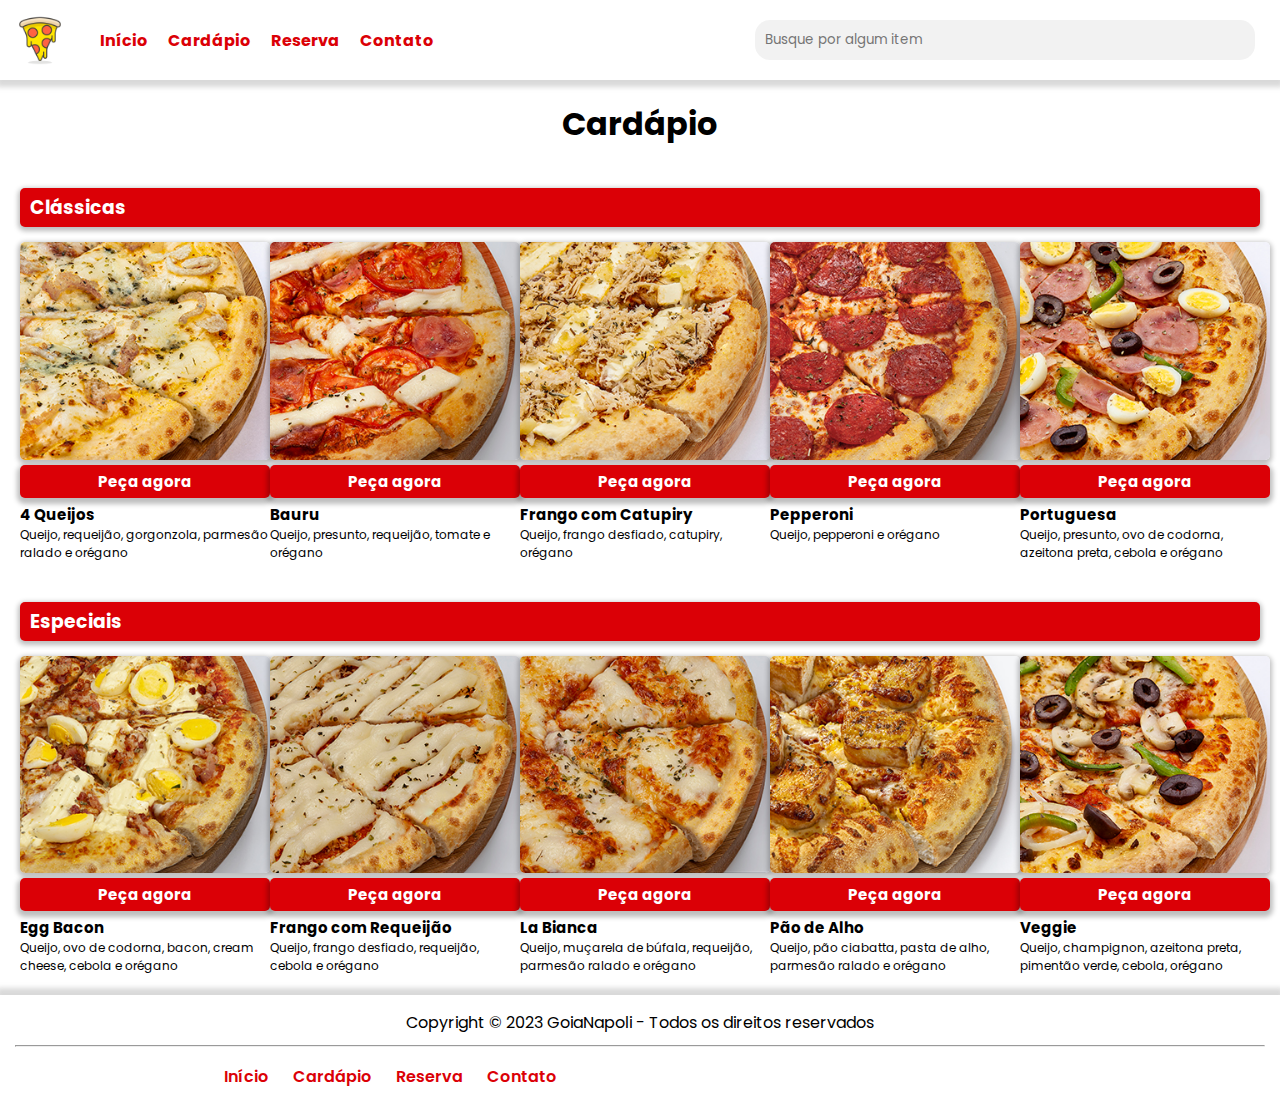
==== cardapio.html @ 4b130fc7 "Adição das telas "Reserva" e "Contato"" ====
<!DOCTYPE html>
<html lang="pt-br">
<head>
    <meta charset="UTF-8">
    <meta name="viewport" content="width=device-width, initial-scale=1.0">
    <link rel="icon" href="img/pizzaria/icon.ico">
    <link rel="stylesheet" href="https://cdnjs.cloudflare.com/ajax/libs/font-awesome/6.4.2/css/all.min.css" integrity="sha512-z3gLpd7yknf1YoNbCzqRKc4qyor8gaKU1qmn+CShxbuBusANI9QpRohGBreCFkKxLhei6S9CQXFEbbKuqLg0DA==" crossorigin="anonymous" referrerpolicy="no-referrer"/>
    <link rel="stylesheet" href="assets/css/cardapio.css">
    <title>Cardápio - GoiaNapoli</title>
</head>
<body>
    <!-- CABEÇALHO -->
    <header>
        <div class="menu">
            <img src="img/pizzaria/icon.png" alt="" id="logo" width="50">
            <a href="index.html">Início</a>
            <a href="">Cardápio</a>
            <a href="reserva.html">Reserva</a>
            <a href="contato.html">Contato</a>
        </div>
        <div class="busca">
            <input id="busca_input" type="search" placeholder="Busque por algum item">
            <i id="busca_icon" class="fa-solid fa-magnifying-glass"></i>
        </div>
    </header>
    
    <!-- CONTEÚDO -->
    <main>
        <h1>Cardápio</h1>
        <div class="cardapio">
            <h3>Clássicas</h3>
            <div class="alimento">
                <div class="sabor">
                    <img src="img/pizzas/4queijos.png" alt="" width="250">
                    <button>Peça agora</button>
                    <div class="descricao-sabor">
                        <h4>4 Queijos</h4>
                        <p>Queijo, requeijão, gorgonzola, parmesão <br> ralado e orégano</p>
                    </div>
                </div>
                <div class="sabor">
                    <img src="img/pizzas/bauru.png" alt="" width="250">
                    <button>Peça agora</button>
                    <div class="descricao-sabor">
                        <h4>Bauru</h4>
                        <p>Queijo, presunto, requeijão, tomate e <br> orégano</p></p>
                    </div>
                </div>
                <div class="sabor">
                    <img src="img/pizzas/frango_catupiry.png" alt="" width="250">
                    <button>Peça agora</button>
                    <div class="descricao-sabor">
                        <h4>Frango com Catupiry</h4>
                        <p>Queijo, frango desfiado, catupiry, orégano</p>
                    </div>
                </div>
                <div class="sabor">
                    <img src="img/pizzas/pepperoni.png" alt="" width="250">
                    <button>Peça agora</button>
                    <div class="descricao-sabor">
                        <h4>Pepperoni</h4>
                        <p>Queijo, pepperoni e orégano</p>
                    </div>
                </div>
                <div class="sabor">
                    <img src="img/pizzas/portuguesa.png" alt="" width="250">
                    <button>Peça agora</button>
                    <div class="descricao-sabor">
                        <h4>Portuguesa</h4>
                        <p>Queijo, presunto, ovo de codorna, <br> azeitona preta, cebola e orégano</p>
                    </div>
                </div>
            </div>
        </div>

        <div class="cardapio">
            <h3>Especiais</h3>
            <div class="alimento">
                <div class="sabor">
                    <img src="img/pizzas/egg_bacon.png" alt="" width="250">
                    <button>Peça agora</button>
                    <div class="descricao-sabor">
                        <h4>Egg Bacon</h4>
                        <p>Queijo, ovo de codorna, bacon, cream <br> cheese, cebola e orégano</p>
                    </div>
                </div>
                <div class="sabor">
                    <img src="img/pizzas/frango_requeijao.png" alt="" width="250">
                    <button>Peça agora</button>
                    <div class="descricao-sabor">
                        <h4>Frango com Requeijão</h4>
                        <p>Queijo, frango desfiado, requeijão, <br> cebola e orégano</p>
                    </div>
                </div>
                <div class="sabor">
                    <img src="img/pizzas/la_bianca.png" alt="" width="250">
                    <button>Peça agora</button>
                    <div class="descricao-sabor">
                        <h4>La Bianca</h4>
                        <p>Queijo, muçarela de búfala, requeijão, <br> parmesão ralado e orégano</p>
                    </div>
                </div>
                <div class="sabor">
                    <img src="img/pizzas/pao_alho.png" alt="" width="250">
                    <button>Peça agora</button>
                    <div class="descricao-sabor">
                        <h4>Pão de Alho</h4>
                        <p>Queijo, pão ciabatta, pasta de alho, <br> parmesão ralado e orégano</p>
                    </div>
                </div>
                <div class="sabor">
                    <img src="img/pizzas/veggie.png" alt="" width="250">
                    <button>Peça agora</button>
                    <div class="descricao-sabor">
                        <h4>Veggie</h4>
                        <p>Queijo, champignon, azeitona preta, <br> pimentão verde, cebola, orégano</p>
                    </div>
                </div>
            </div>
        </div>
    </main>
    
    <!-- RODA PÉ -->
    <footer>
        <p>Copyright © 2023 GoiaNapoli - Todos os direitos reservados</p>
        <hr>
        <div class="rodape-menu">
            <div class="rodape-menu-site">
                <a href="index.html">Início</a>
                <a href="">Cardápio</a>
                <a href="reserva.html">Reserva</a>
                <a href="contato.html">Contato</a>
            </div>
            <div class="rodape-menu-social">
                <a href="https://instagram.com" target="_blank"><i class="fa-brands fa-square-instagram"></i></a>
                <a href="https://facebook.com" target="_blank"><i class="fa-brands fa-square-facebook"></i></a>
                <a href="https://twitter.com" target="_blank"><i class="fa-brands fa-square-x-twitter"></i></a>
            </div>
        </div>
    </footer>

    <script src="assets/js/script.js"></script>
</body>
</html>
---- assets/css/cardapio.css ----
@import url('https://fonts.googleapis.com/css2?family=Poppins:wght@200;300;400;500;600;700;800&display=swap');

:root
{
    --cor-borda: #dbdbdb;
    --cor-branca: #ffffff;
    --cor-principal: #db0006;
    --cor-principal-hover: #db0007bd;
}

*
{
    box-sizing: border-box;
    font-family: 'Poppins', sans-serif;
    margin: 0;
    padding: 0;
}

body
{
    margin: 0;
    padding: 0;
    min-height: 100vh;

    display: flex;
    flex-direction: column;
}

header
{
    box-shadow: 0px 4px 5px 3px #6e6e6e42;
    color: var(--cor-branca);
    padding: 15px;

    display: flex;
    justify-content: space-between;
    align-items: center;
}

.menu, .busca
{
    display: flex;
    align-items: center;
}

.menu img
{
    cursor: pointer;
    margin-right: 30px;
}

.menu a
{
    border-bottom-right-radius: 15px;
    border-top-left-radius: 15px;
    color: var(--cor-principal);
    font-weight: bold;
    margin-right: 10px;
    padding: 5px;
    outline: none;
    text-decoration: none;
    transition: 0.2s;
}

.menu a:hover
{
    background-color: var(--cor-principal);
    color: #ffffff;
    transition: 0.2s;
}

.menu a:focus
{
    background-color: var(--cor-principal);
    color: #ffffff;
    transition: 0.2s;
}

.busca input
{
    background-color: #f2f2f2;
    border: none;
    border-radius: 15px;
    padding: 10px;
    outline: none;
    width: 500px;
}

.busca i
{
    color: var(--cor-principal);
    cursor: pointer;
    margin-left: 10px;
}

/* INÍCIO DO CONTEÚDO */
main
{
    gap: 40px;
    padding: 20px;

    flex-grow: 1;
    display: flex;
    flex-direction: column;
    justify-content: center;
    align-items: center;
}

main h1
{
    text-align: center;
}

.cardapio
{
    width: 100%;
}

.cardapio h3
{
    background-color: var(--cor-principal);
    border-radius: 5px;
    box-shadow: 0px 2px 5px 2px #00000042;
    color: white;
    margin-bottom: 15px;
    padding: 5px;
    padding-left: 10px;
}

.alimento
{
    display: flex;
    justify-content: space-around;
}

.sabor
{
    display: flex;
    flex-direction: column;
}

.sabor img
{
    display: block;
    border-radius: 5px;
    box-shadow: 0px 2px 5px 2px #00000042;
}

.sabor button
{
    background-color: var(--cor-principal);
    border: none;
    border-radius: 5px;
    box-shadow: 0px 3px 5px 3px #00000042;
    color: var(--cor-branca);
    cursor: pointer;
    font-size: 15px;
    font-weight: bold;
    margin-bottom: 5px;
    margin-top: 5px;
    padding: 5px;
    transition: 0.2s;
}

.sabor button:hover
{
    transform: scale(1.02);
    transition: 0.2s;
}

.sabor button:focus
{
    outline: none;
}

.descricao-sabor h4
{
    font-size: 15px;
}

.descricao-sabor p
{   
    font-size: 12px;
}
/* FIM DO CONTEÚDO */

footer {
    box-shadow: 0px -4px 5px 3px #6e6e6e42;
    padding: 15px;
    text-align: center;
}

footer hr
{
    margin-bottom: 10px;
    margin-top: 10px;
}

.rodape-menu
{
    cursor: default;

    display: flex;
    justify-content: space-around;
    align-items: center;
}

.rodape-menu-site a
{
    color: var(--cor-principal);
    font-weight: 600;
    margin-right: 20px;
    outline: none;
    text-decoration: none;
}

.rodape-menu-site a:hover
{
    text-decoration: underline;
}

.rodape-menu-site a:focus
{
    text-decoration: underline;
}

.rodape-menu-social a
{
    color: var(--cor-principal);
    font-size: 25px;
    font-weight: bold;
    margin-left: 20px;
    outline: none;
    transition: 0.2s;
}

.rodape-menu-social a:hover
{
    color: var(--cor-principal-hover);
    transition: 0.2s;
}

.rodape-menu-social a:focus
{
    color: var(--cor-principal-hover);
    transition: 0.2s;
}
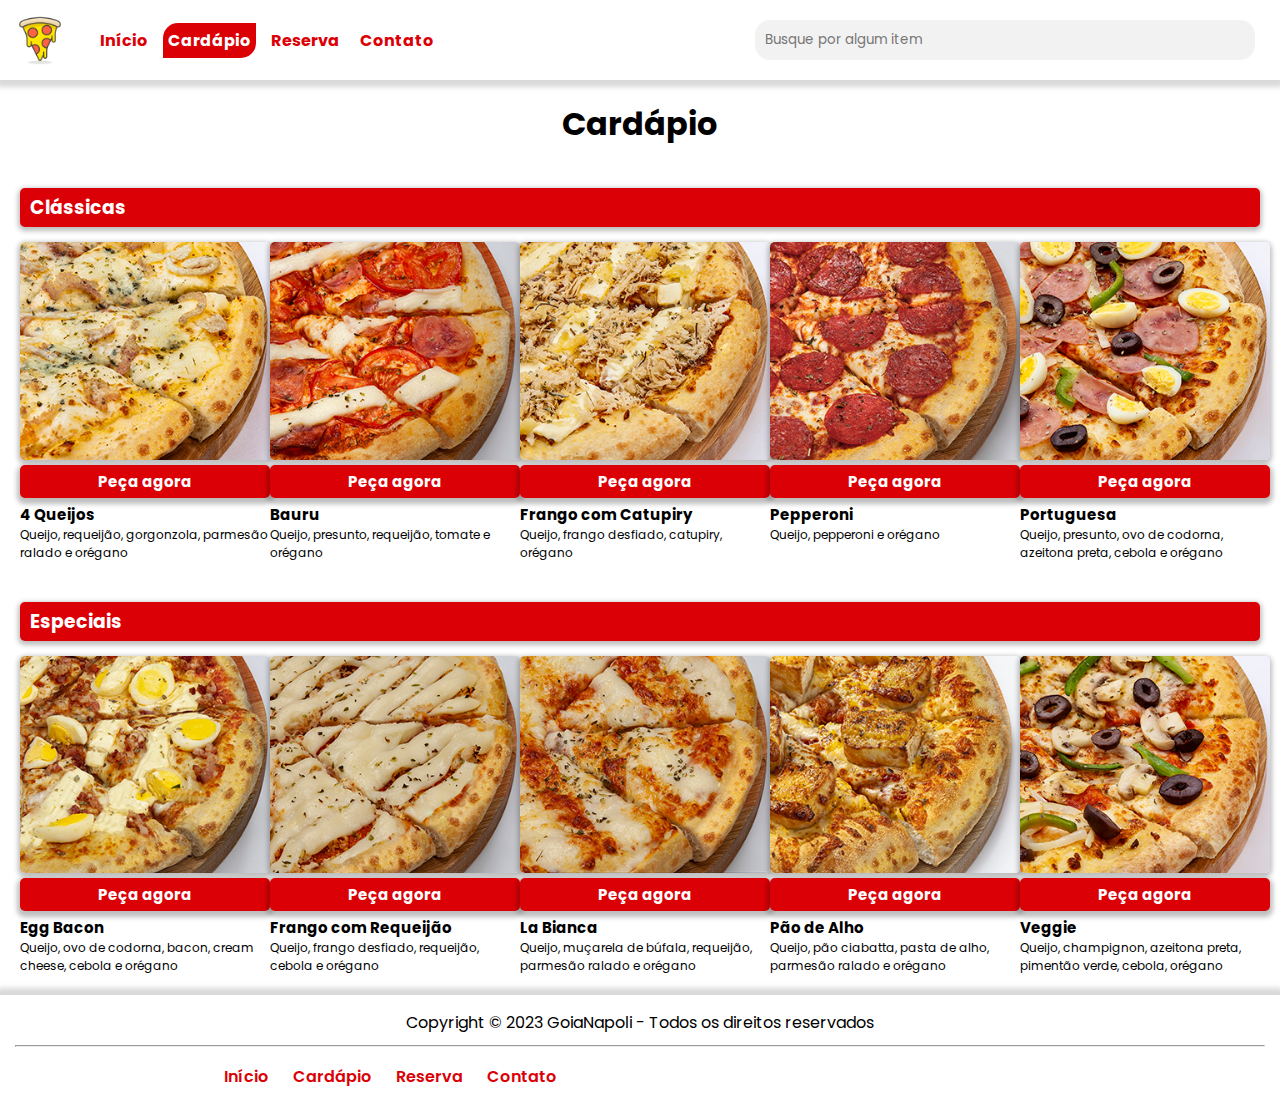
==== commit 0cdcf95b: "Alteração na parte visual do menu" ====
--- a/cardapio.html
+++ b/cardapio.html
@@ -14,7 +14,7 @@
         <div class="menu">
             <img src="img/pizzaria/icon.png" alt="" id="logo" width="50">
             <a href="index.html">Início</a>
-            <a href="">Cardápio</a>
+            <a href="" class="active">Cardápio</a>
             <a href="reserva.html">Reserva</a>
             <a href="contato.html">Contato</a>
         </div>
--- a/assets/css/cardapio.css
+++ b/assets/css/cardapio.css
@@ -74,6 +74,12 @@
     background-color: var(--cor-principal);
     color: #ffffff;
     transition: 0.2s;
+}
+
+.menu a.active
+{
+    background-color: var(--cor-principal);
+    color: var(--cor-branca);
 }
 
 .busca input
